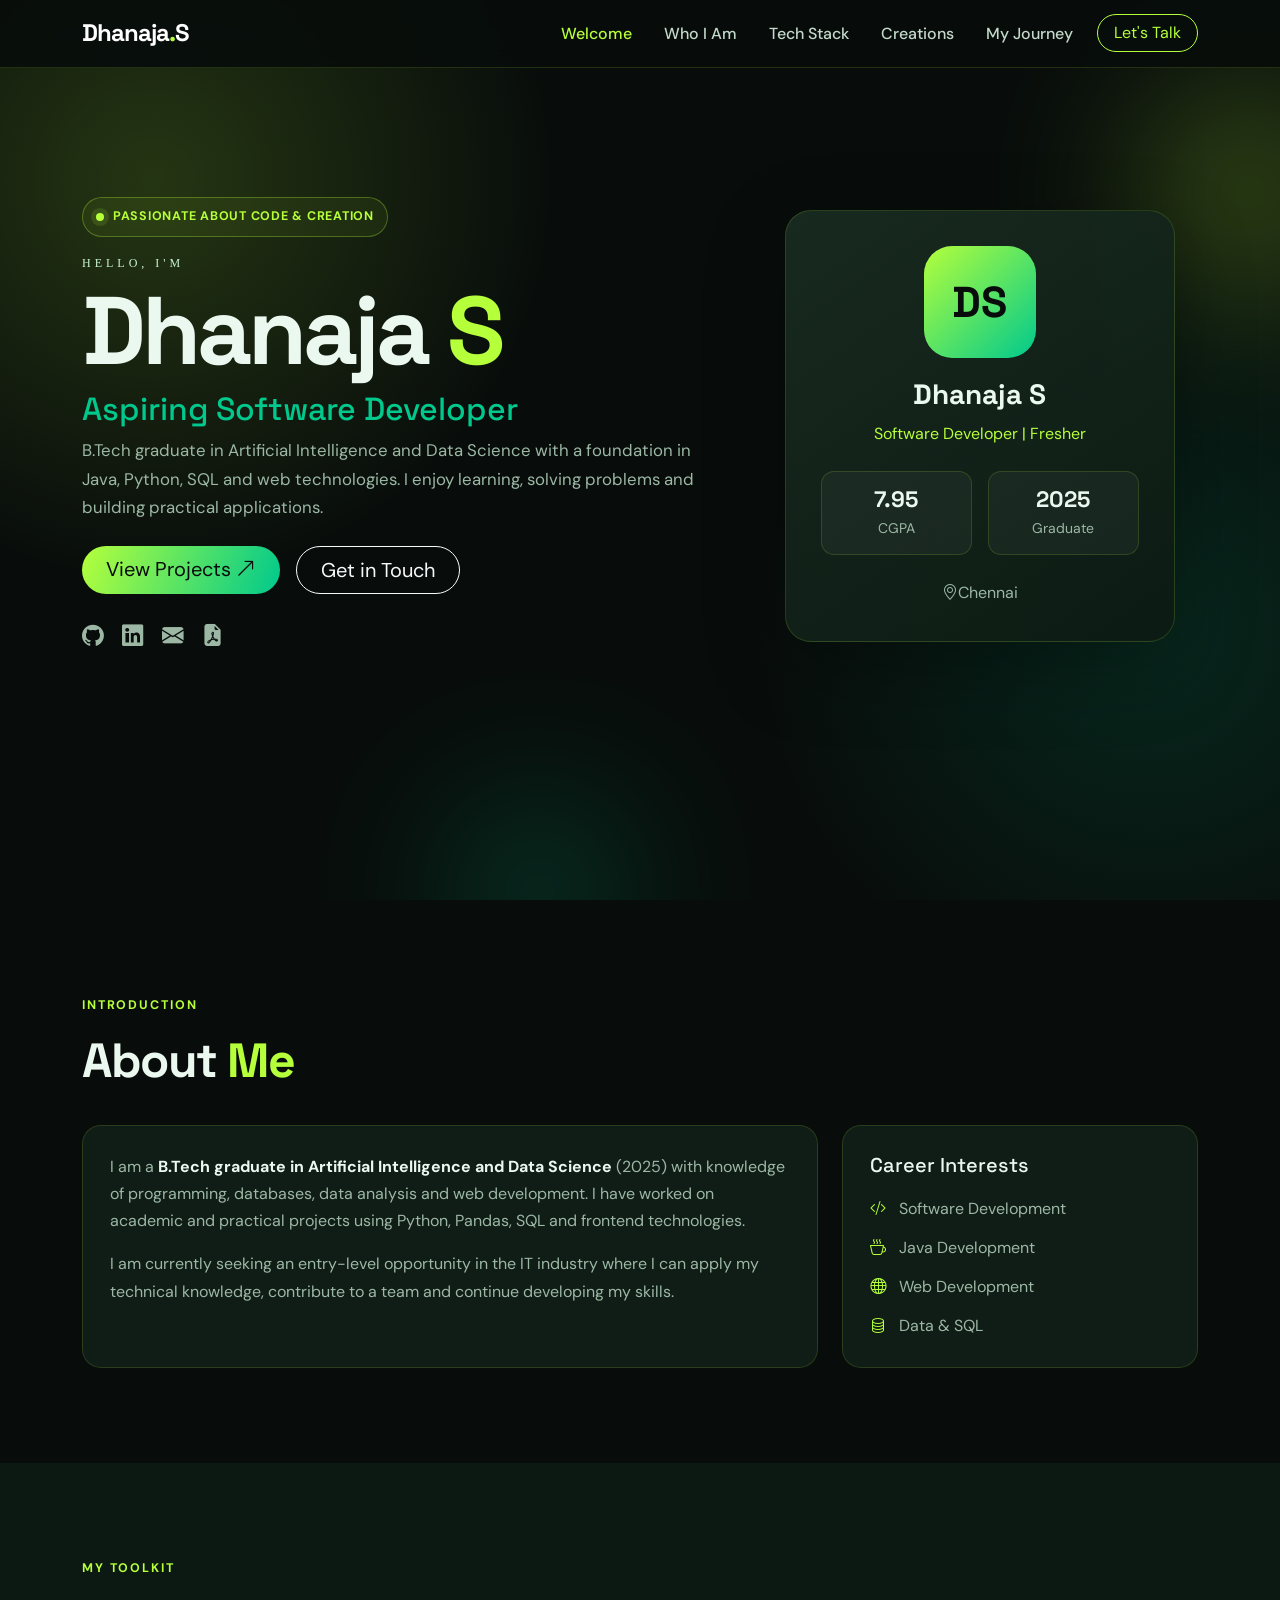
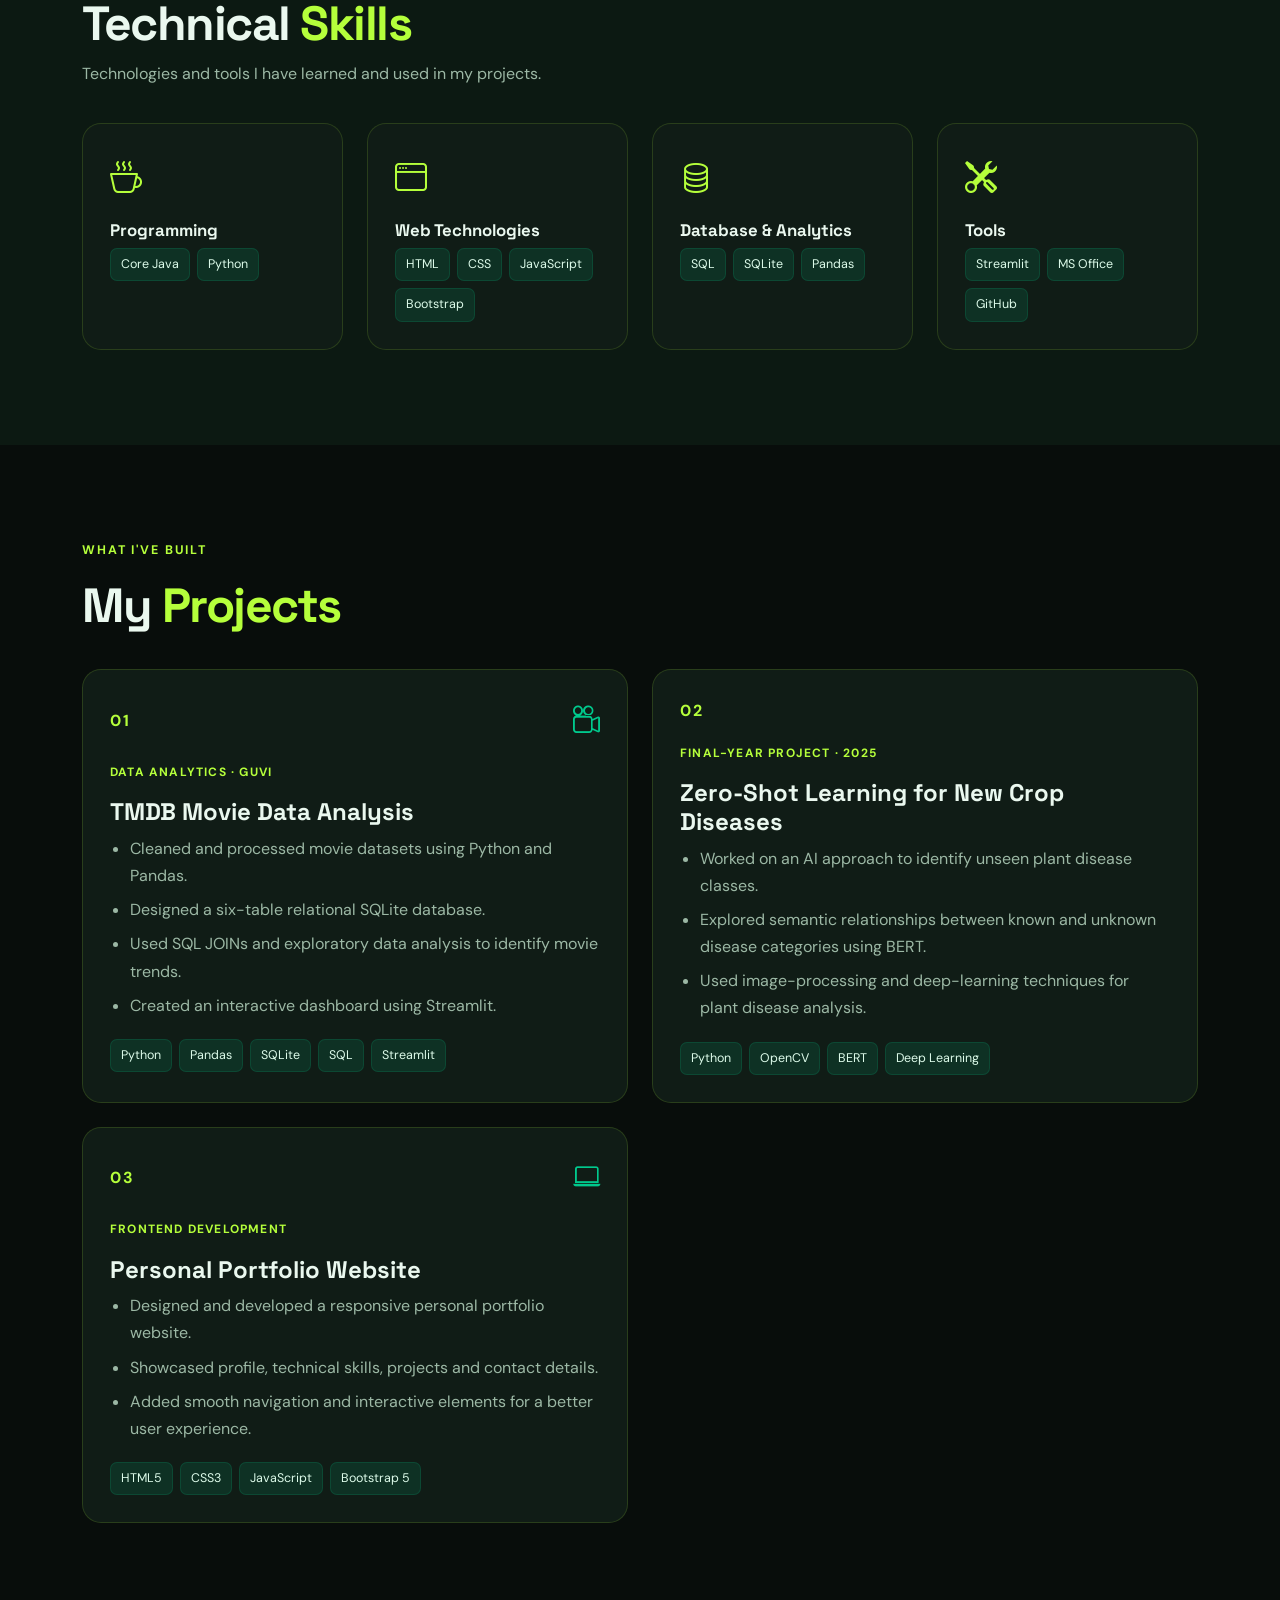
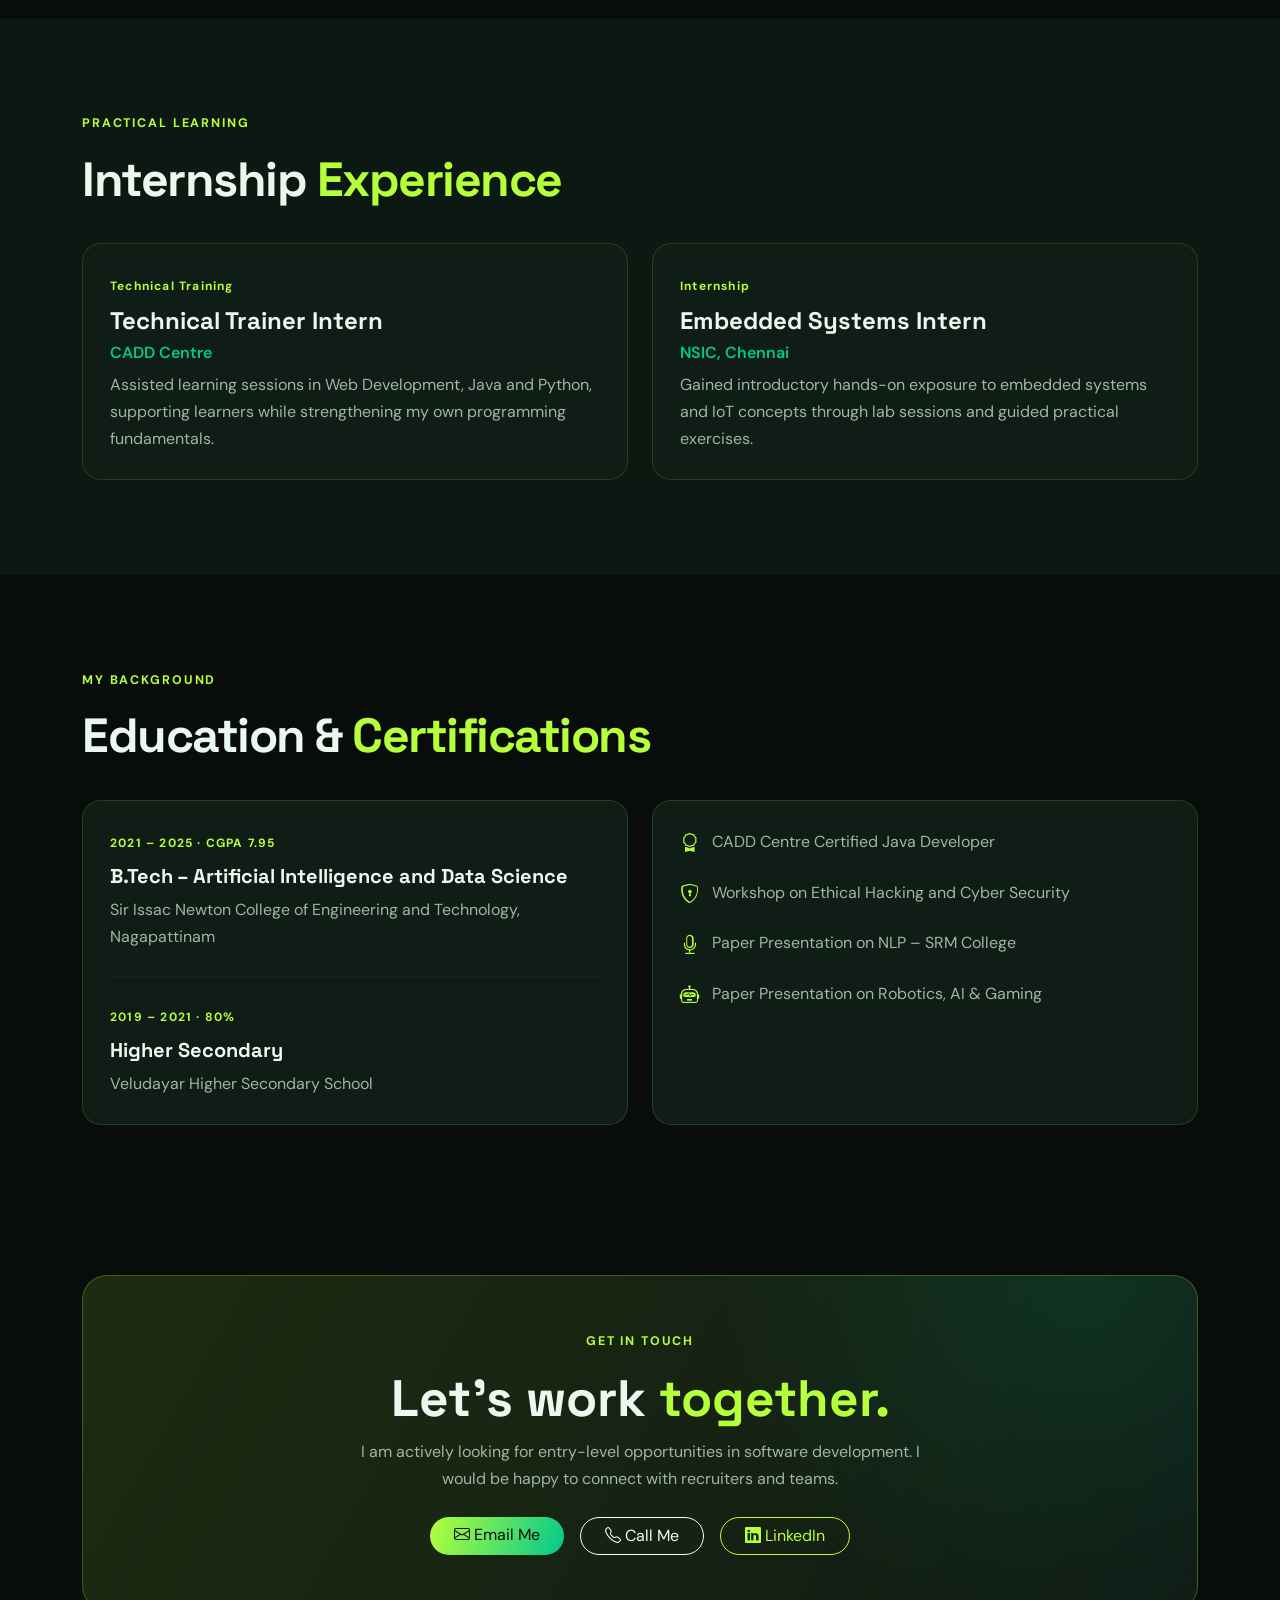
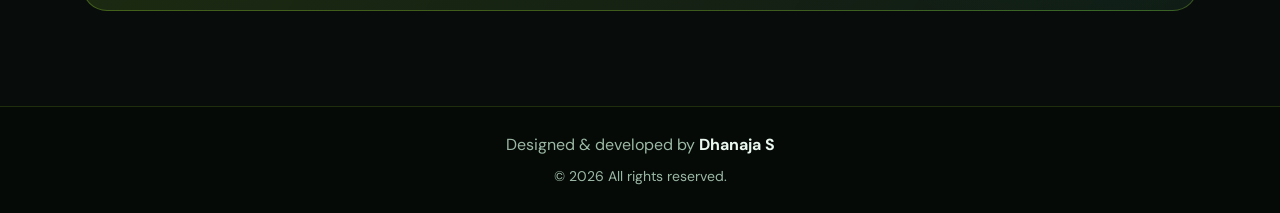
==== index.html @ 6db7b9c1 "Add files via upload" ====
<!DOCTYPE html>
<html lang="en">
<head>
  <meta charset="UTF-8">
  <meta name="viewport" content="width=device-width, initial-scale=1.0">
  <meta name="description" content="Dhanaja S - Aspiring Software Developer Portfolio">
  <title>Dhanaja S | Software Developer Portfolio</title>

  <!-- Bootstrap CSS -->
  <link href="https://cdn.jsdelivr.net/npm/bootstrap@5.3.3/dist/css/bootstrap.min.css" rel="stylesheet">
  <!-- Bootstrap Icons -->
  <link href="https://cdn.jsdelivr.net/npm/bootstrap-icons@1.11.3/font/bootstrap-icons.min.css" rel="stylesheet">
  <!-- Google Font -->
  <link href="https://fonts.googleapis.com/css2?family=DM+Sans:wght@400;500;600;700&family=Space+Grotesk:wght@500;600;700&display=swap" rel="stylesheet">
  <link rel="stylesheet" href="style.css">
</head>
<body data-bs-spy="scroll" data-bs-target="#mainNav" data-bs-offset="90" tabindex="0">

  <!-- Navigation -->
  <nav id="mainNav" class="navbar navbar-expand-lg navbar-dark fixed-top">
    <div class="container">
      <a class="navbar-brand fw-bold" href="#home">Dhanaja<span>.</span>S</a>
      <button class="navbar-toggler" type="button" data-bs-toggle="collapse" data-bs-target="#navbarMenu"
        aria-controls="navbarMenu" aria-expanded="false" aria-label="Toggle navigation">
        <span class="navbar-toggler-icon"></span>
      </button>
      <div class="collapse navbar-collapse" id="navbarMenu">
        <ul class="navbar-nav ms-auto align-items-lg-center gap-lg-3">
          <li class="nav-item"><a class="nav-link" href="#home">Welcome</a></li>
          <li class="nav-item"><a class="nav-link" href="#about">Who I Am</a></li>
          <li class="nav-item"><a class="nav-link" href="#skills">Tech Stack</a></li>
          <li class="nav-item"><a class="nav-link" href="#projects">Creations</a></li>
          <li class="nav-item"><a class="nav-link" href="#education">My Journey</a></li>
          <li class="nav-item"><a class="btn btn-outline-info rounded-pill px-3" href="#contact">Let's Talk</a></li>
        </ul>
      </div>
    </div>
  </nav>

  <!-- Hero -->
  <header id="home" class="hero-section">
    <div class="container">
      <div class="row align-items-center min-vh-100 g-5">
        <div class="col-lg-7">
          <p class="eyebrow"><span class="status-dot"></span> PASSIONATE ABOUT CODE & CREATION</p>
          <p class="hero-intro mb-2">Hello, I'm</p>
          <h1 class="display-name">Dhanaja <span> S</span></h1>
          <h2 class="hero-role">Aspiring Software Developer</h2>
          <p class="hero-description">
            B.Tech graduate in Artificial Intelligence and Data Science with a foundation in
            Java, Python, SQL and web technologies. I enjoy learning, solving problems and
            building practical applications.
          </p>
          <div class="d-flex flex-wrap gap-3 mt-4">
            <a href="#projects" class="btn btn-primary btn-lg rounded-pill px-4">View Projects <i class="bi bi-arrow-up-right"></i></a>
            <a href="#contact" class="btn btn-outline-light btn-lg rounded-pill px-4">Get in Touch</a>
          </div>
          <div class="hero-socials mt-4">
            <a href="https://github.com/Dhanaja24" target="_blank" rel="noopener" aria-label="GitHub"><i class="bi bi-github"></i></a>
            <a href="https://linkedin.com/in/dhanaja-sundaravarathan-9b4778232" target="_blank" rel="noopener" aria-label="LinkedIn"><i class="bi bi-linkedin"></i></a>
            <a href="mailto:dhanajasa@gmail.com" aria-label="Email"><i class="bi bi-envelope-fill"></i></a>
            <a href="Dhanaja resume.pdf" download="Dhanaja Resume.pdf" aria-label="Download Resume" title="Download Resume"><i class="bi bi-file-earmark-pdf-fill"></i></a>
          </div>
        </div>
        <div class="col-lg-5">
          <div class="profile-panel mx-auto">
            <div class="profile-avatar">DS</div>
            <h3>Dhanaja S</h3>
            <p class="text-info mb-4">Software Developer | Fresher</p>
            <div class="row g-3">
              <div class="col-6"><div class="mini-stat"><strong>7.95</strong><small>CGPA</small></div></div>
              <div class="col-6"><div class="mini-stat"><strong>2025</strong><small>Graduate</small></div></div>
            </div>
            <p class="profile-location mt-4 mb-0"><i class="bi bi-geo-alt"></i>Chennai</p>
          </div>
        </div>
      </div>
    </div>
    <div class="hero-orb orb-one"></div>
    <div class="hero-orb orb-two"></div>
  </header>

  <main>
    <!-- About -->
    <section id="about" class="section-padding">
      <div class="container">
        <div class="section-heading">
          <p class="section-label">INTRODUCTION</p>
          <h2>About <span>Me</span></h2>
        </div>
        <div class="row g-4 align-items-stretch">
          <div class="col-lg-8">
            <div class="content-card h-100">
              <p>
                I am a <strong>B.Tech graduate in Artificial Intelligence and Data Science</strong> (2025)
                with knowledge of programming, databases, data analysis and web development.
                I have worked on academic and practical projects using Python, Pandas, SQL and
                frontend technologies.
              </p>
              <p class="mb-0">
                I am currently seeking an entry-level opportunity in the IT industry where I can
                apply my technical knowledge, contribute to a team and continue developing my skills.
              </p>
            </div>
          </div>
          <div class="col-lg-4">
            <div class="content-card h-100 about-highlights">
              <h5>Career Interests</h5>
              <p><i class="bi bi-code-slash"></i> Software Development</p>
              <p><i class="bi bi-cup-hot"></i> Java Development</p>
              <p><i class="bi bi-globe"></i> Web Development</p>
              <p class="mb-0"><i class="bi bi-database"></i> Data & SQL</p>
            </div>
          </div>
        </div>
      </div>
    </section>

    <!-- Skills -->
    <section id="skills" class="section-padding section-alt">
      <div class="container">
        <div class="section-heading">
          <p class="section-label">MY TOOLKIT</p>
          <h2>Technical <span>Skills</span></h2>
          <p class="section-subtitle">Technologies and tools I have learned and used in my projects.</p>
        </div>
        <div class="row g-4">
          <div class="col-sm-6 col-lg-3">
            <div class="skill-card h-100"><i class="bi bi-cup-hot skill-icon"></i><h5>Programming</h5><div class="skill-tags"><span>Core Java</span><span>Python</span></div></div>
          </div>
          <div class="col-sm-6 col-lg-3">
            <div class="skill-card h-100"><i class="bi bi-window skill-icon"></i><h5>Web Technologies</h5><div class="skill-tags"><span>HTML</span><span>CSS</span><span>JavaScript</span><span>Bootstrap</span></div></div>
          </div>
          <div class="col-sm-6 col-lg-3">
            <div class="skill-card h-100"><i class="bi bi-database skill-icon"></i><h5>Database & Analytics</h5><div class="skill-tags"><span>SQL</span><span>SQLite</span><span>Pandas</span></div></div>
          </div>
          <div class="col-sm-6 col-lg-3">
            <div class="skill-card h-100"><i class="bi bi-tools skill-icon"></i><h5>Tools</h5><div class="skill-tags"><span>Streamlit</span><span>MS Office</span><span>GitHub</span></div></div>
          </div>
        </div>
      </div>
    </section>

    <!-- Projects -->
    <section id="projects" class="section-padding">
      <div class="container">
        <div class="section-heading">
          <p class="section-label">WHAT I'VE BUILT</p>
          <h2>My <span>Projects</span></h2>
        </div>
        <div class="row g-4">
          <div class="col-lg-6">
            <article class="project-card h-100">
              <div class="project-top"><span class="project-number">01</span><i class="bi bi-camera-reels"></i></div>
              <p class="project-category">DATA ANALYTICS · GUVI</p>
              <h4>TMDB Movie Data Analysis</h4>
              <ul>
                <li>Cleaned and processed movie datasets using Python and Pandas.</li>
                <li>Designed a six-table relational SQLite database.</li>
                <li>Used SQL JOINs and exploratory data analysis to identify movie trends.</li>
                <li>Created an interactive dashboard using Streamlit.</li>
              </ul>
              <div class="project-tags"><span>Python</span><span>Pandas</span><span>SQLite</span><span>SQL</span><span>Streamlit</span></div>
            </article>
          </div>
          <div class="col-lg-6">
            <article class="project-card h-100">
              <div class="project-top"><span class="project-number">02</span><i class="bi bi-leaf"></i></div>
              <p class="project-category">FINAL-YEAR PROJECT · 2025</p>
              <h4>Zero-Shot Learning for New Crop Diseases</h4>
              <ul>
                <li>Worked on an AI approach to identify unseen plant disease classes.</li>
                <li>Explored semantic relationships between known and unknown disease categories using BERT.</li>
                <li>Used image-processing and deep-learning techniques for plant disease analysis.</li>
              </ul>
              <div class="project-tags"><span>Python</span><span>OpenCV</span><span>BERT</span><span>Deep Learning</span></div>
            </article>
          </div>
          <div class="col-lg-6">
            <article class="project-card h-100">
              <div class="project-top"><span class="project-number">03</span><i class="bi bi-laptop"></i></div>
              <p class="project-category">FRONTEND DEVELOPMENT</p>
              <h4>Personal Portfolio Website</h4>
              <ul>
                <li>Designed and developed a responsive personal portfolio website.</li>
                <li>Showcased profile, technical skills, projects and contact details.</li>
                <li>Added smooth navigation and interactive elements for a better user experience.</li>
              </ul>
              <div class="project-tags"><span>HTML5</span><span>CSS3</span><span>JavaScript</span><span>Bootstrap 5</span></div>
            </article>
          </div>
        </div>
      </div>
    </section>

    <!-- Experience -->
    <section id="experience" class="section-padding section-alt">
      <div class="container">
        <div class="section-heading">
          <p class="section-label">PRACTICAL LEARNING</p>
          <h2>Internship <span>Experience</span></h2>
        </div>
        <div class="row g-4">
          <div class="col-lg-6">
            <div class="timeline-card h-100">
              <span class="timeline-label">Technical Training</span>
              <h4>Technical Trainer Intern</h4>
              <h6>CADD Centre</h6>
              <p>Assisted learning sessions in Web Development, Java and Python, supporting learners while strengthening my own programming fundamentals.</p>
            </div>
          </div>
          <div class="col-lg-6">
            <div class="timeline-card h-100">
              <span class="timeline-label">Internship</span>
              <h4>Embedded Systems Intern</h4>
              <h6>NSIC, Chennai</h6>
              <p>Gained introductory hands-on exposure to embedded systems and IoT concepts through lab sessions and guided practical exercises.</p>
            </div>
          </div>
        </div>
      </div>
    </section>

    <!-- Education and Certifications -->
    <section id="education" class="section-padding">
      <div class="container">
        <div class="section-heading">
          <p class="section-label">MY BACKGROUND</p>
          <h2>Education & <span>Certifications</span></h2>
        </div>
        <div class="row g-4">
          <div class="col-lg-6">
            <div class="content-card h-100">
              <div class="education-item">
                <span class="year">2021 – 2025 · CGPA 7.95</span>
                <h5>B.Tech – Artificial Intelligence and Data Science</h5>
                <p>Sir Issac Newton College of Engineering and Technology, Nagapattinam</p>
              </div>
              <hr>
              <div class="education-item">
                <span class="year">2019 – 2021 · 80%</span>
                <h5>Higher Secondary</h5>
                <p>Veludayar Higher Secondary School</p>
              </div>
            </div>
          </div>
          <div class="col-lg-6">
            <div class="content-card h-100">
              <div class="certificate-item"><i class="bi bi-award"></i><span>CADD Centre Certified Java Developer</span></div>
              <div class="certificate-item"><i class="bi bi-shield-lock"></i><span>Workshop on Ethical Hacking and Cyber Security</span></div>
              <div class="certificate-item"><i class="bi bi-mic"></i><span>Paper Presentation on NLP – SRM College</span></div>
              <div class="certificate-item"><i class="bi bi-robot"></i><span>Paper Presentation on Robotics, AI & Gaming</span></div>
            </div>
          </div>
        </div>
      </div>
    </section>

    <!-- Contact -->
    <section id="contact" class="section-padding contact-section">
      <div class="container">
        <div class="contact-box text-center">
          <p class="section-label">GET IN TOUCH</p>
          <h2>Let's work <span>together.</span></h2>
          <p class="contact-copy">I am actively looking for entry-level opportunities in software development. I would be happy to connect with recruiters and teams.</p>
          <div class="d-flex flex-wrap justify-content-center gap-3">
            <a class="btn btn-primary rounded-pill px-4" href="mailto:dhanajasa@gmail.com"><i class="bi bi-envelope"></i> Email Me</a>
            <a class="btn btn-outline-light rounded-pill px-4" href="tel:+917598375048"><i class="bi bi-telephone"></i> Call Me</a>
            <a class="btn btn-outline-info rounded-pill px-4" href="https://linkedin.com/in/dhanaja-sundaravarathan-9b4778232" target="_blank" rel="noopener"><i class="bi bi-linkedin"></i> LinkedIn</a>
          </div>
        </div>
      </div>
    </section>
  </main>

  <footer class="py-4">
    <div class="container text-center">
      <p class="mb-1">Designed & developed by <strong>Dhanaja S</strong></p>
      <small>© <span id="currentYear"></span> All rights reserved.</small>
    </div>
  </footer>

  <!-- Bootstrap JavaScript -->
  <script src="https://cdn.jsdelivr.net/npm/bootstrap@5.3.3/dist/js/bootstrap.bundle.min.js"></script>
  <script src="script.js"></script>
</body>
</html>
---- style.css ----
/* =========================
   Dhanaja Portfolio Styles
   MATRIX NOVA THEME
   ========================= */
:root {
  --bg: #080D0B;
  --surface: #101C16;
  --surface-light: #192B21;
  --text: #EAF8EF;
  --muted: #9CB8A5;
  --accent2: #00C98D;
  --accent: #B5FF3B;
  --border: rgba(181,255,59,.15);
}

* { box-sizing: border-box; }
html { scroll-behavior: smooth; scroll-padding-top: 85px; }
body {
  background: var(--bg);
  color: var(--text);
  font-family: "DM Sans", sans-serif;
  line-height: 1.7;
}
h1, h2, h3, h4, h5, .navbar-brand {
  font-family: "Space Grotesk", sans-serif;
}
.navbar {
  background: rgba(8,13,11,.94);
  border-bottom: 1px solid var(--border);
  backdrop-filter: blur(14px);
}
.navbar-brand { font-size: 1.5rem; letter-spacing: -1px; }
.navbar-brand span, .display-name span { color: var(--accent); }
.nav-link { color: #C3D9CA !important; font-weight: 500; }
.nav-link:hover, .nav-link.active { color: var(--accent) !important; }
.btn-primary {
  background: linear-gradient(110deg, #B5FF3B, #00C98D);
  border: 0;
}
.btn-primary:hover { background: linear-gradient(110deg, #9BEA25, #00AC78); }
.btn-outline-info { color: var(--accent); border-color: var(--accent); }
.btn-outline-info:hover { background: var(--accent); color: #080D0B; }

.hero-section {
  min-height: 100vh;
  position: relative;
  overflow: hidden;
  background:
    radial-gradient(circle at 12% 20%, rgba(181,255,59,.17), transparent 30%),
    radial-gradient(circle at 90% 70%, rgba(0,201,141,.14), transparent 30%);
}
.hero-section .container { position: relative; z-index: 1; }
.eyebrow, .section-label {
  color: var(--accent);
  font-size: .78rem;
  font-weight: 700;
  letter-spacing: .15em;
}
.eyebrow {
  display: inline-flex;
  align-items: center;
  gap: 9px;
  padding: 8px 13px;
  border: 1px solid rgba(181,255,59,.3);
  border-radius: 50px;
  background: rgba(181,255,59,.06);
  letter-spacing: .06em;
}
.status-dot {
  width: 8px; height: 8px; border-radius: 50%;
  background: #B5FF3B; box-shadow: 0 0 0 5px rgba(181,255,59,.12);
}
.display-name {
  font-size: clamp(3.4rem, 8vw, 6rem);
  line-height: 1.05;
  font-weight: 700;
  letter-spacing: -4px;
}
.hero-role { color: var(--accent2); font-size: clamp(1.3rem, 3vw, 2rem); }
.hero-description { color: var(--muted); max-width: 650px; font-size: 1.05rem; }
.hero-socials { display: flex; gap: 18px; }
.hero-socials a { color: var(--muted); font-size: 1.35rem; transition: .2s; }
.hero-socials a:hover { color: var(--accent); transform: translateY(-3px); }
.profile-panel {
  max-width: 390px; padding: 35px; text-align: center;
  background: linear-gradient(145deg, rgba(25,43,33,.96), rgba(12,27,19,.96));
  border: 1px solid var(--border); border-radius: 26px;
  box-shadow: 0 25px 80px rgba(0,0,0,.3);
}
.profile-avatar {
  width: 112px; height: 112px; margin: 0 auto 20px;
  display: grid; place-items: center; border-radius: 28px;
  background: linear-gradient(135deg, var(--accent), var(--accent2));
  color: #080D0B; font: 700 2.7rem "Space Grotesk";
}
.profile-panel h3 { font-weight: 700; }
.mini-stat {
  padding: 13px; background: rgba(255,255,255,.04);
  border: 1px solid var(--border); border-radius: 13px;
}
.mini-stat strong { display: block; font: 700 1.4rem "Space Grotesk"; }
.mini-stat small, .profile-location { color: var(--muted); }
.hero-orb { position: absolute; border-radius: 50%; filter: blur(75px); opacity: .22; pointer-events: none; }
.orb-one { width: 240px; height: 240px; background: #B5FF3B; top: 8%; right: -90px; }
.orb-two { width: 180px; height: 180px; background: #00C98D; bottom: -80px; left: 35%; }

.section-padding { padding: 95px 0; }
.section-alt { background: #0C1912; }
.section-heading { margin-bottom: 35px; }
.section-heading h2 { font-size: clamp(2rem, 4vw, 3rem); font-weight: 700; letter-spacing: -1.5px; }
.section-heading h2 span, .contact-box h2 span { color: var(--accent); }
.section-subtitle { color: var(--muted); }
.content-card, .skill-card, .project-card, .timeline-card {
  background: var(--surface);
  border: 1px solid var(--border);
  border-radius: 19px;
  padding: 27px;
}
.content-card p { color: var(--muted); }
.content-card strong { color: var(--text); }
.about-highlights h5 { margin-bottom: 18px; }
.about-highlights p { margin-bottom: 12px; }
.about-highlights i { color: var(--accent); margin-right: 9px; }
.skill-card { transition: .25s; }
.skill-card:hover, .project-card:hover { transform: translateY(-5px); border-color: rgba(181,255,59,.45); }
.skill-icon { font-size: 2rem; color: var(--accent); display: inline-block; margin-bottom: 15px; }
.skill-card h5 { font-size: 1.05rem; font-weight: 700; }
.skill-tags, .project-tags { display: flex; flex-wrap: wrap; gap: 7px; }
.skill-tags span, .project-tags span {
  font-size: .78rem; padding: 5px 10px; border-radius: 7px;
  color: #DDFBEA; background: rgba(0,201,141,.12);
  border: 1px solid rgba(0,201,141,.15);
}
.project-card { transition: .25s; }
.project-top { display: flex; justify-content: space-between; align-items: center; margin-bottom: 18px; }
.project-number { color: var(--accent); font-weight: 700; letter-spacing: .1em; }
.project-top i { color: var(--accent2); font-size: 1.7rem; }
.project-category, .year, .timeline-label {
  color: var(--accent); font-size: .75rem; font-weight: 700; letter-spacing: .1em;
}
.project-card h4, .timeline-card h4 { font-weight: 700; }
.project-card ul { color: var(--muted); padding-left: 20px; }
.project-card li { margin-bottom: 7px; }
.project-tags { margin-top: 20px; }
.timeline-card h6 { color: var(--accent2); font-weight: 600; }
.timeline-card p, .education-item p { color: var(--muted); margin-bottom: 0; }
.timeline-label { display: inline-block; margin-bottom: 10px; }
.education-item h5 { margin-top: 9px; font-weight: 700; }
.content-card hr { border-color: var(--border); margin: 25px 0; }
.certificate-item { display: flex; align-items: flex-start; gap: 13px; margin-bottom: 18px; color: var(--muted); }
.certificate-item:last-child { margin-bottom: 0; }
.certificate-item i { color: var(--accent); font-size: 1.2rem; }
.contact-section { padding-top: 55px; }
.contact-box {
  padding: 55px 25px; border-radius: 25px;
  border: 1px solid rgba(181,255,59,.25);
  background: radial-gradient(circle at 90% 0%, rgba(0,201,141,.12), transparent 35%),
              linear-gradient(120deg, rgba(181,255,59,.13), rgba(16,28,22,.95));
}
.contact-box h2 { font-size: clamp(2rem, 5vw, 3.2rem); font-weight: 700; }
.contact-copy { color: var(--muted); max-width: 600px; margin: 0 auto 25px; }
footer { background: #050A07; border-top: 1px solid var(--border); color: var(--muted); }
footer strong { color: var(--text); }

@media (max-width: 767px) {
  .hero-section { padding: 90px 0 55px; }
  .hero-section .min-vh-100 { min-height: auto !important; }
  .display-name { letter-spacing: -2px; }
  .profile-panel { margin-top: 10px; }
  .section-padding { padding: 70px 0; }
  .contact-box { padding: 40px 18px; }
}
@media (prefers-reduced-motion: no-preference) {
  .profile-panel { animation: floatIn .8s ease both; }
  @keyframes floatIn { from { opacity: 0; transform: translateY(18px); } to { opacity: 1; transform: translateY(0); } }
}
.hero-intro {
    color: #C8F5D6;
    font-size: 12px;
    font-weight: 500;
    letter-spacing: 4px;
    text-transform: uppercase;
    font-family: 'Georgia', serif;
}

/* Matrix Nova overrides */
.text-info { color: var(--accent) !important; }
.btn-primary,
.btn-primary:hover,
.btn-primary:focus { color: #080D0B !important; }

::selection {
  background: #B5FF3B;
  color: #080D0B;
}
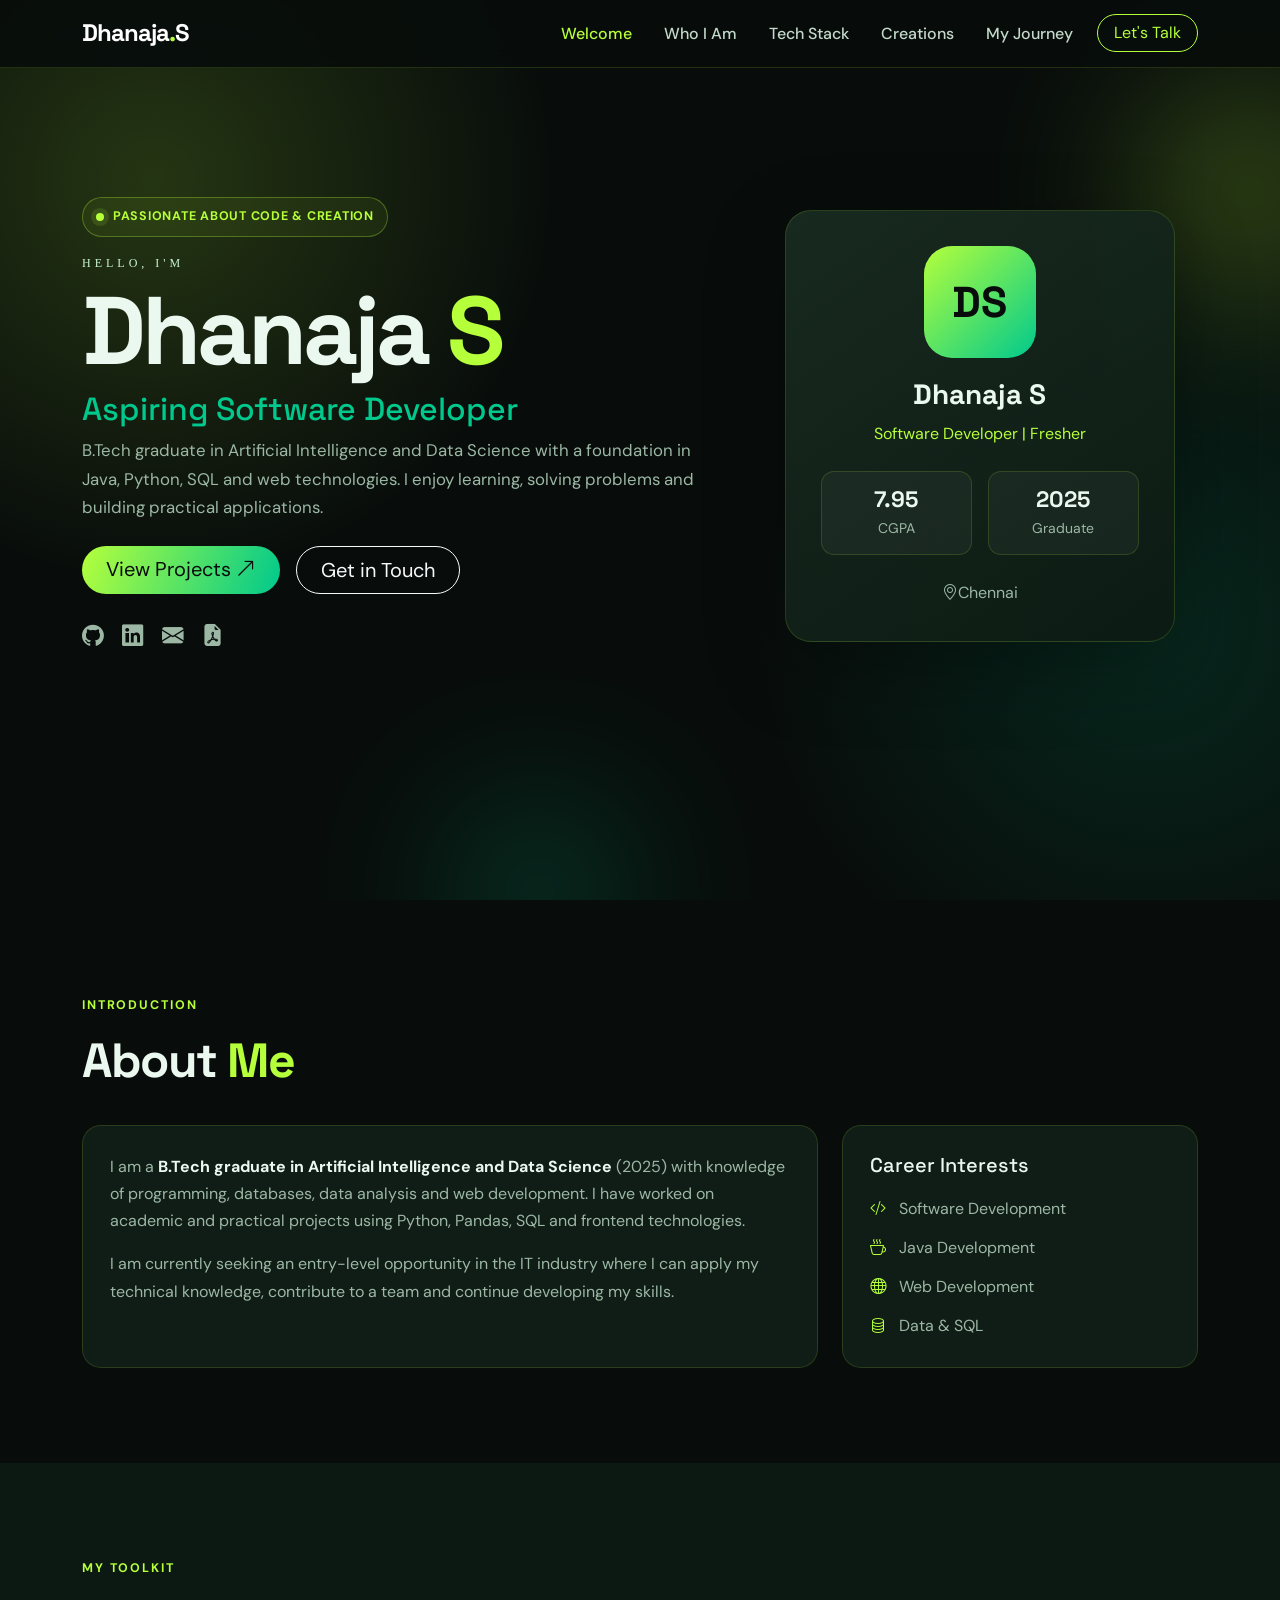
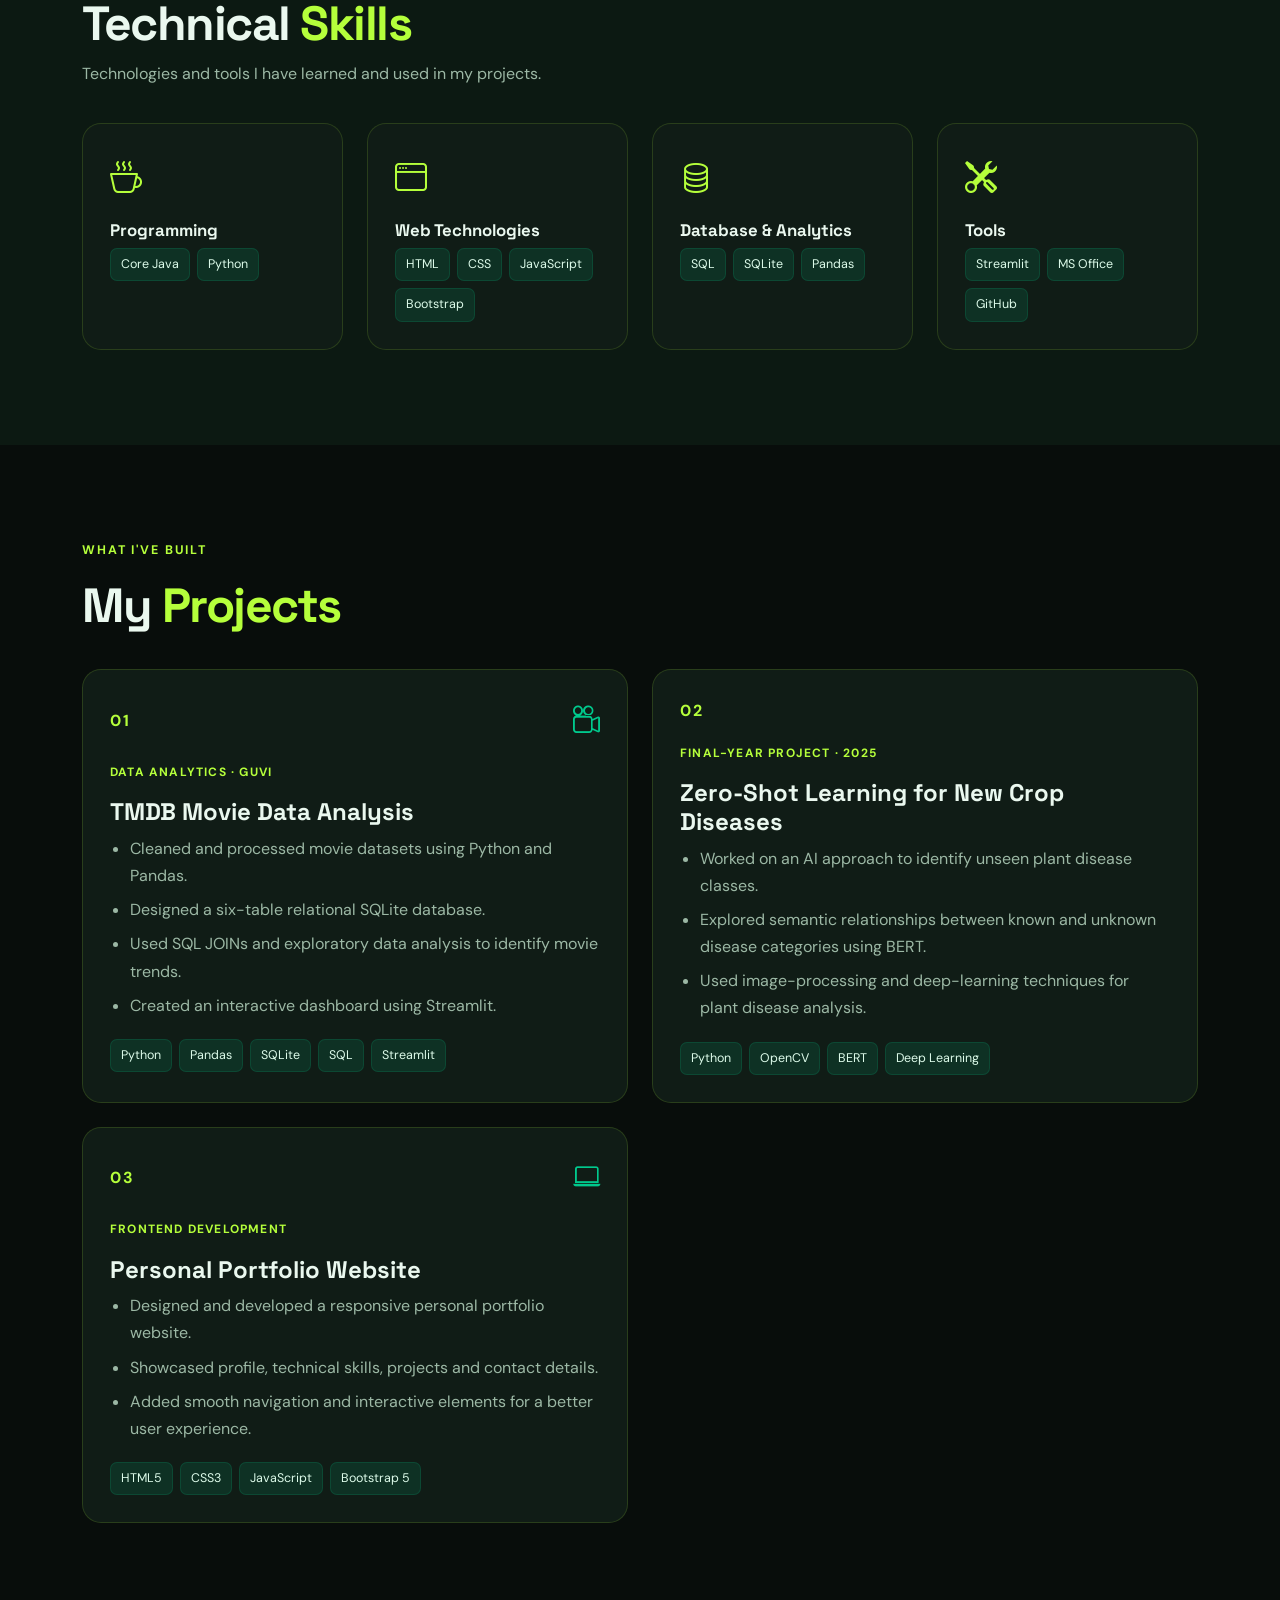
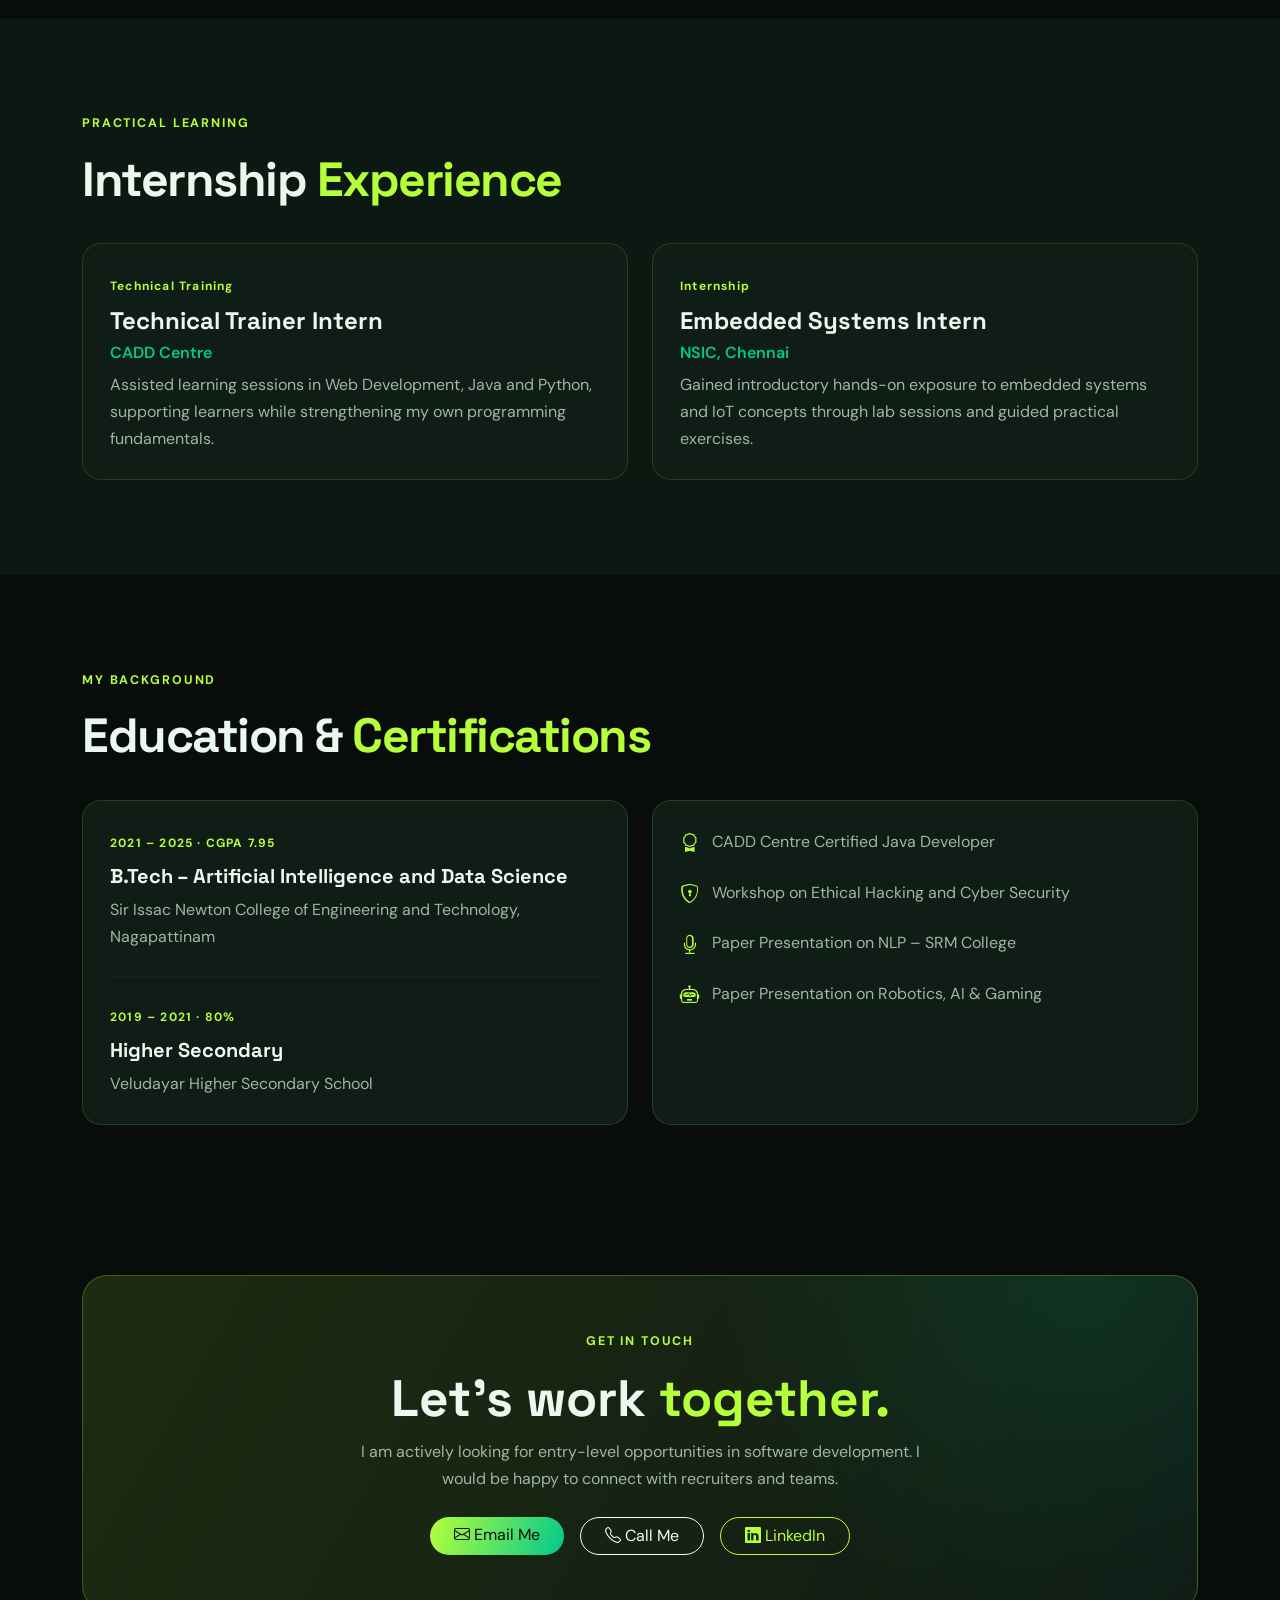
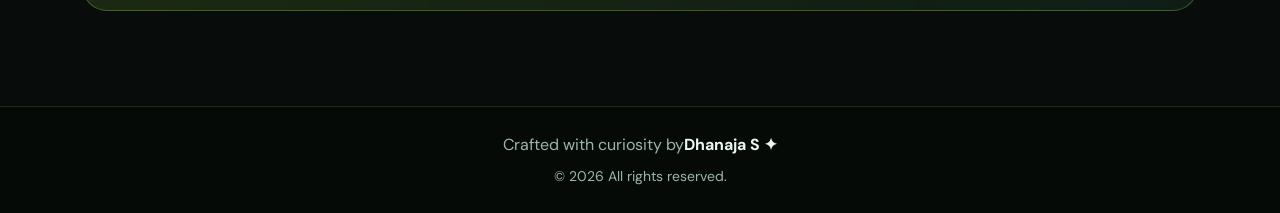
==== commit 3810115d: "Update index.html" ====
--- a/index.html
+++ b/index.html
@@ -275,7 +275,7 @@
 
   <footer class="py-4">
     <div class="container text-center">
-      <p class="mb-1">Designed & developed by <strong>Dhanaja S</strong></p>
+      <p class="mb-1">Crafted with curiosity by<strong>Dhanaja S ✦</strong></p>
       <small>© <span id="currentYear"></span> All rights reserved.</small>
     </div>
   </footer>
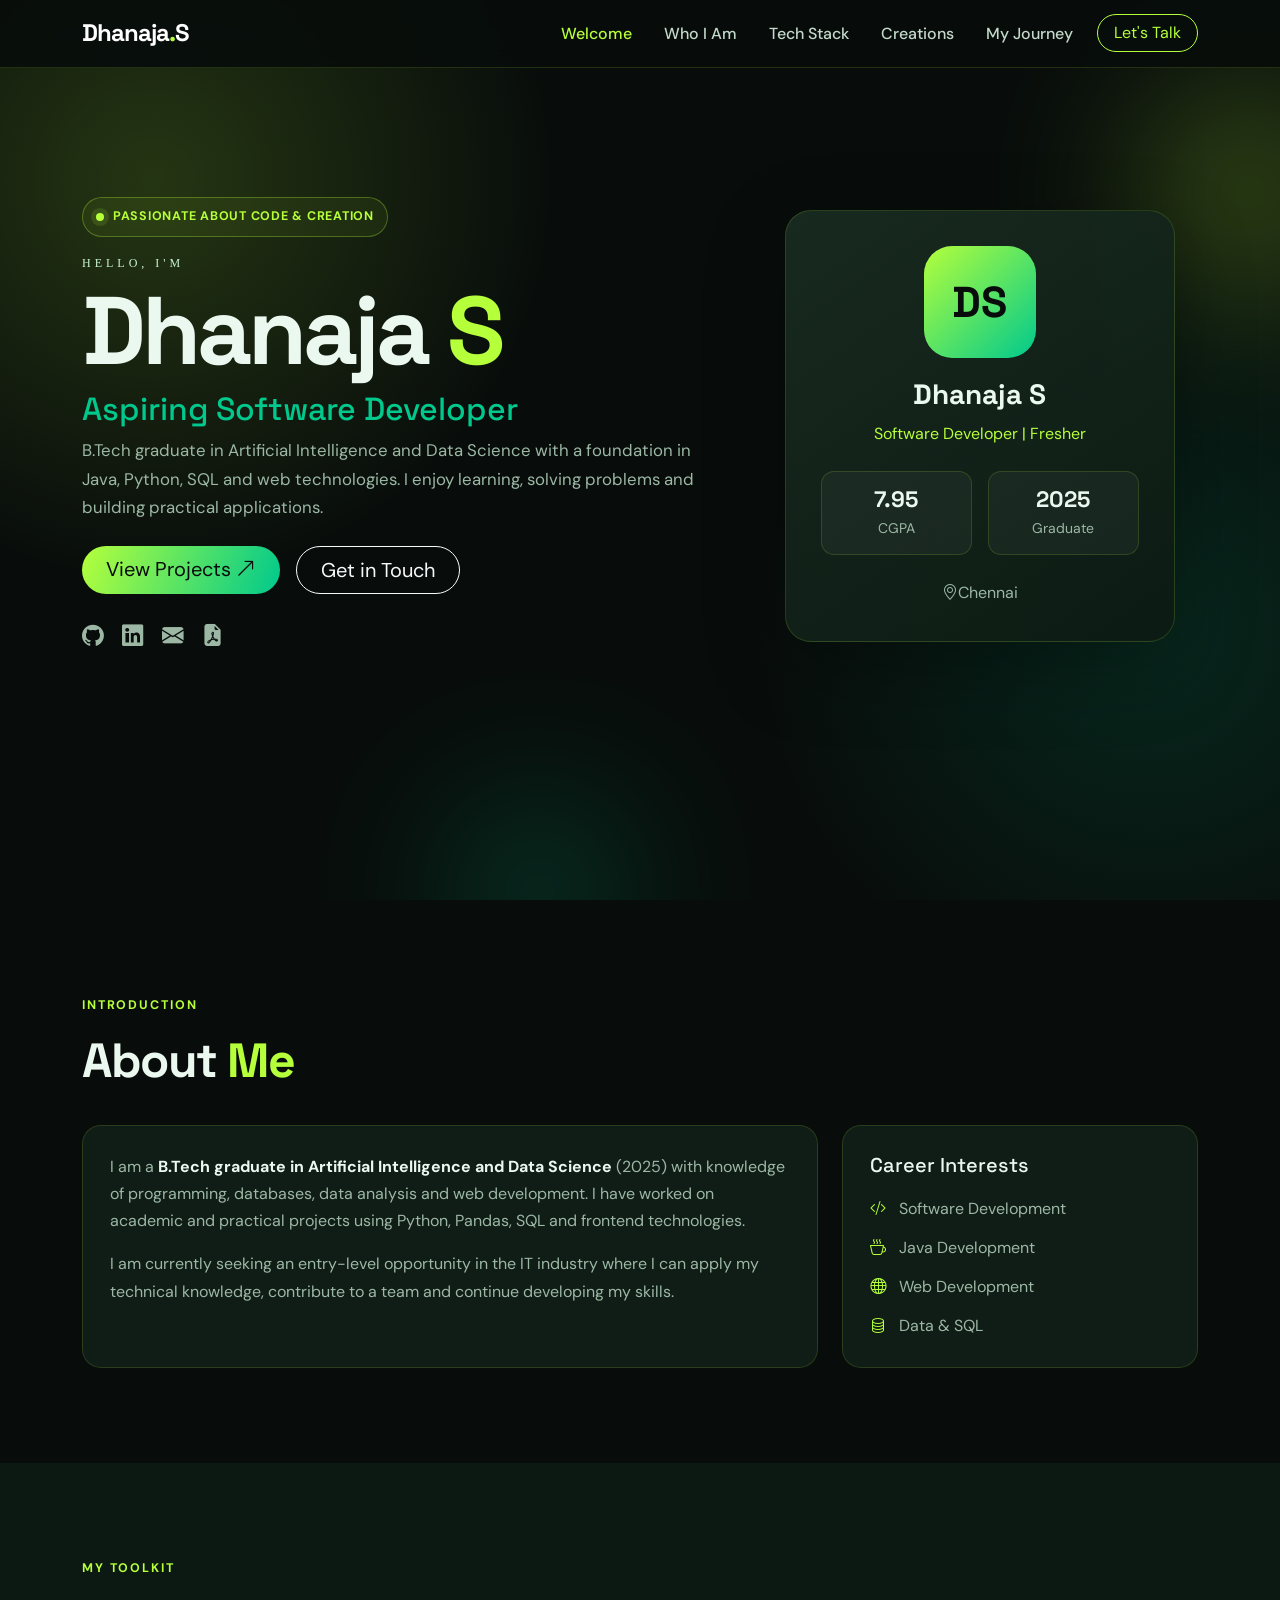
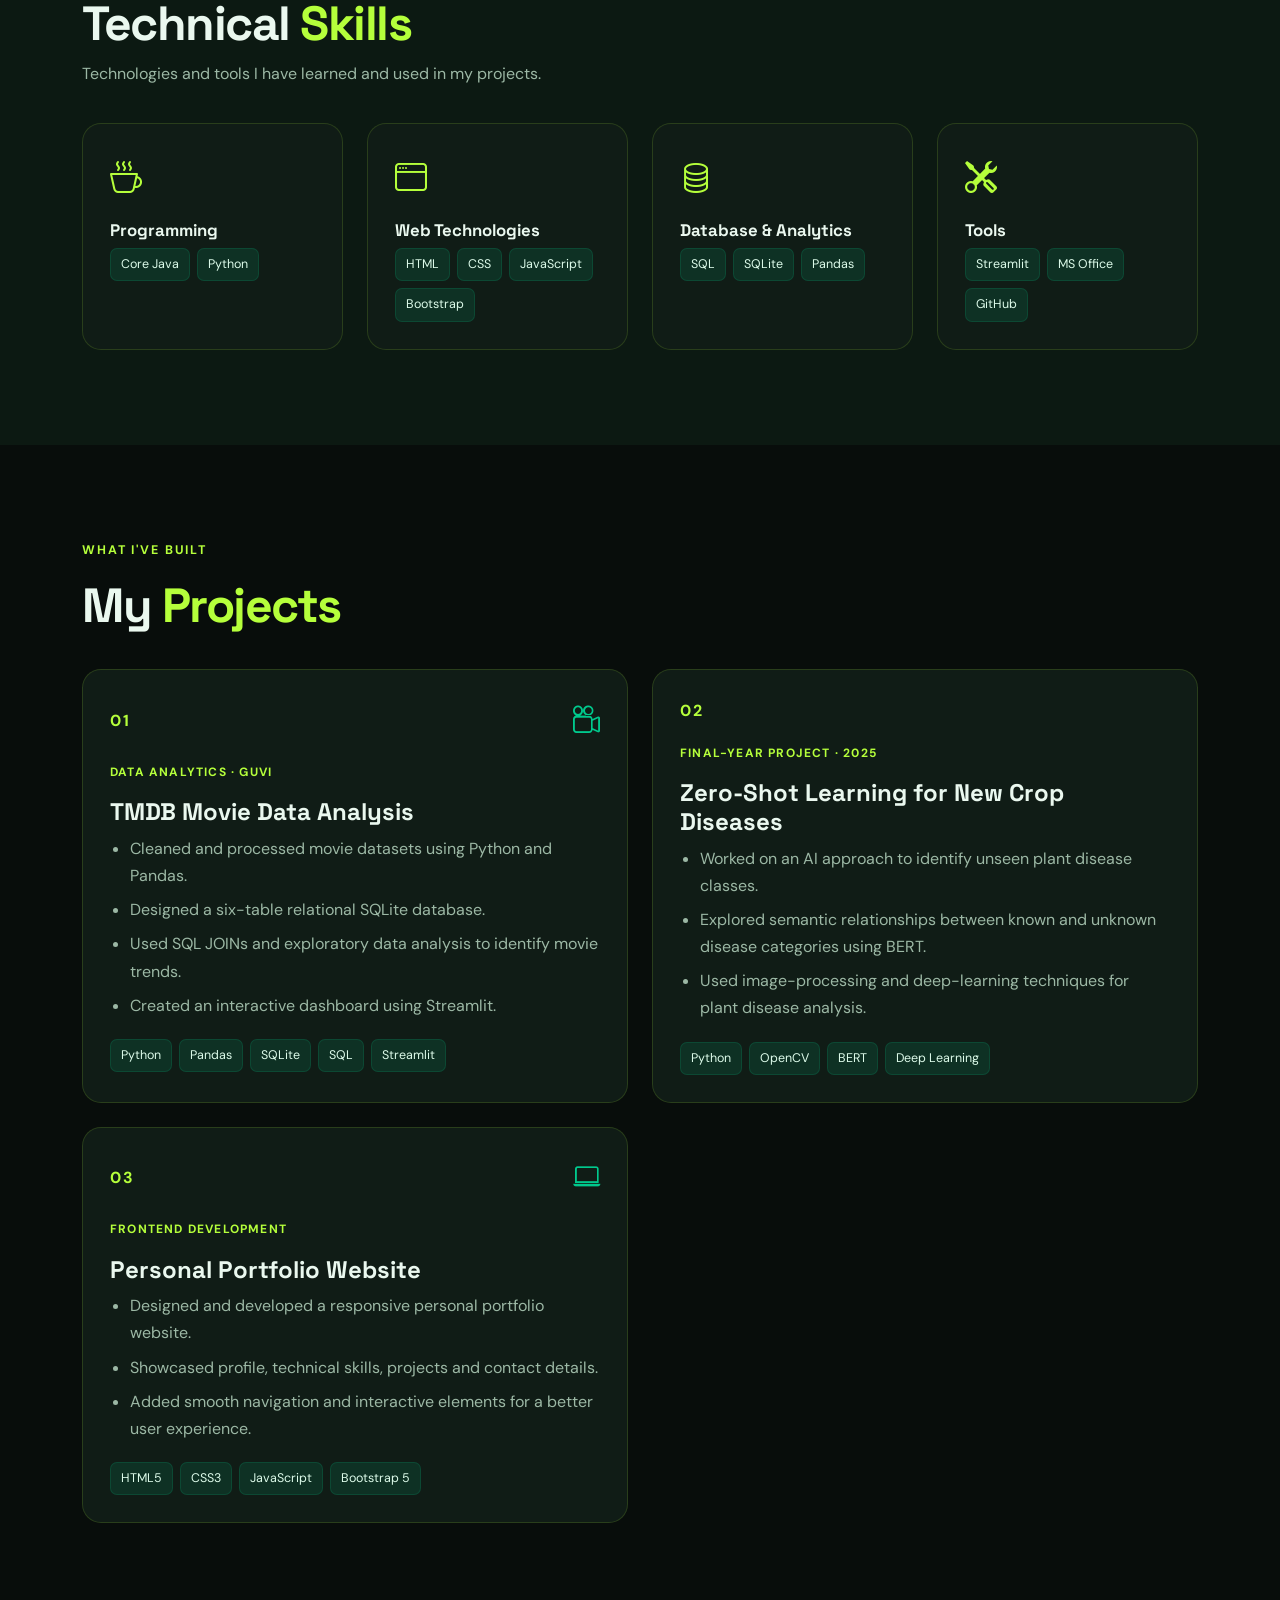
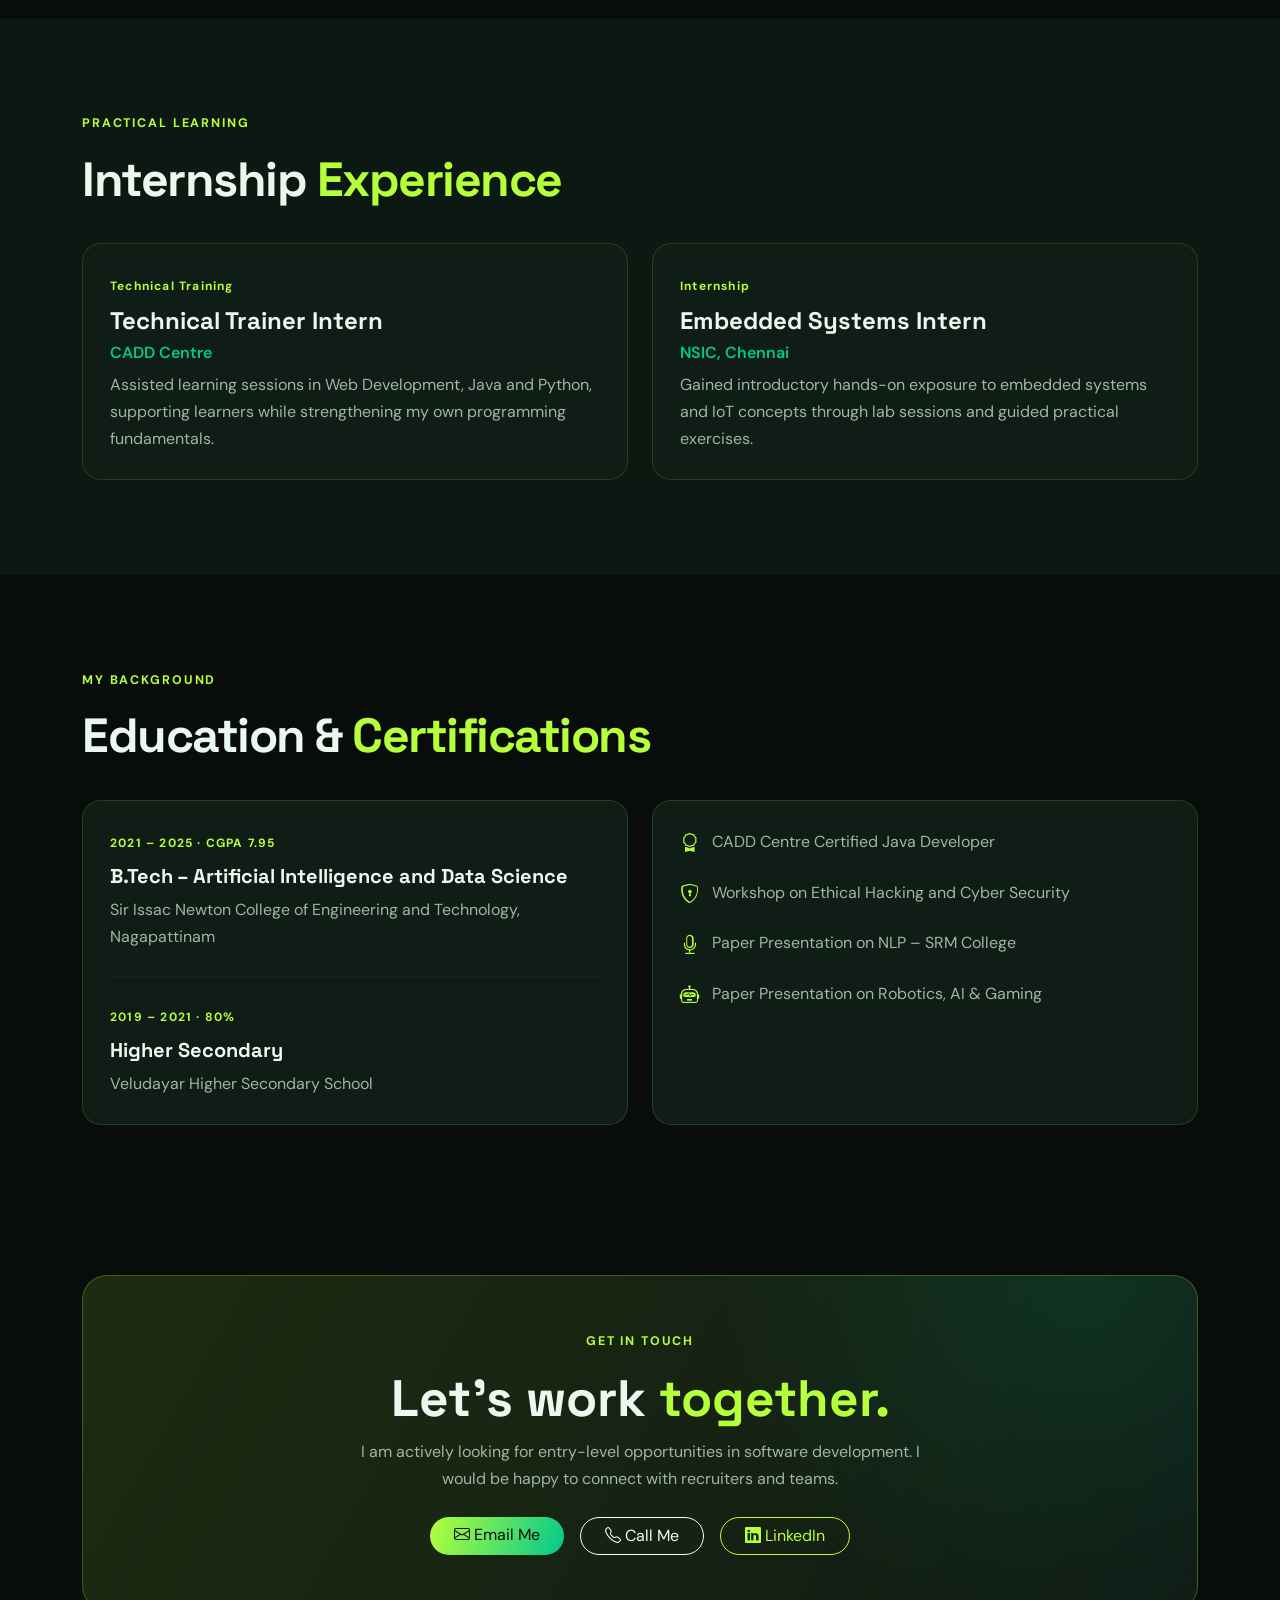
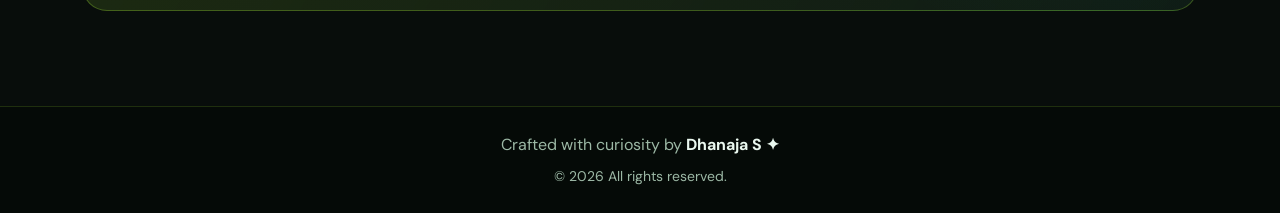
==== commit 78359ace: "Fix formatting of footer text in index.html" ====
--- a/index.html
+++ b/index.html
@@ -275,7 +275,7 @@
 
   <footer class="py-4">
     <div class="container text-center">
-      <p class="mb-1">Crafted with curiosity by<strong>Dhanaja S ✦</strong></p>
+      <p class="mb-1">Crafted with curiosity by <strong>Dhanaja S ✦</strong></p>
       <small>© <span id="currentYear"></span> All rights reserved.</small>
     </div>
   </footer>
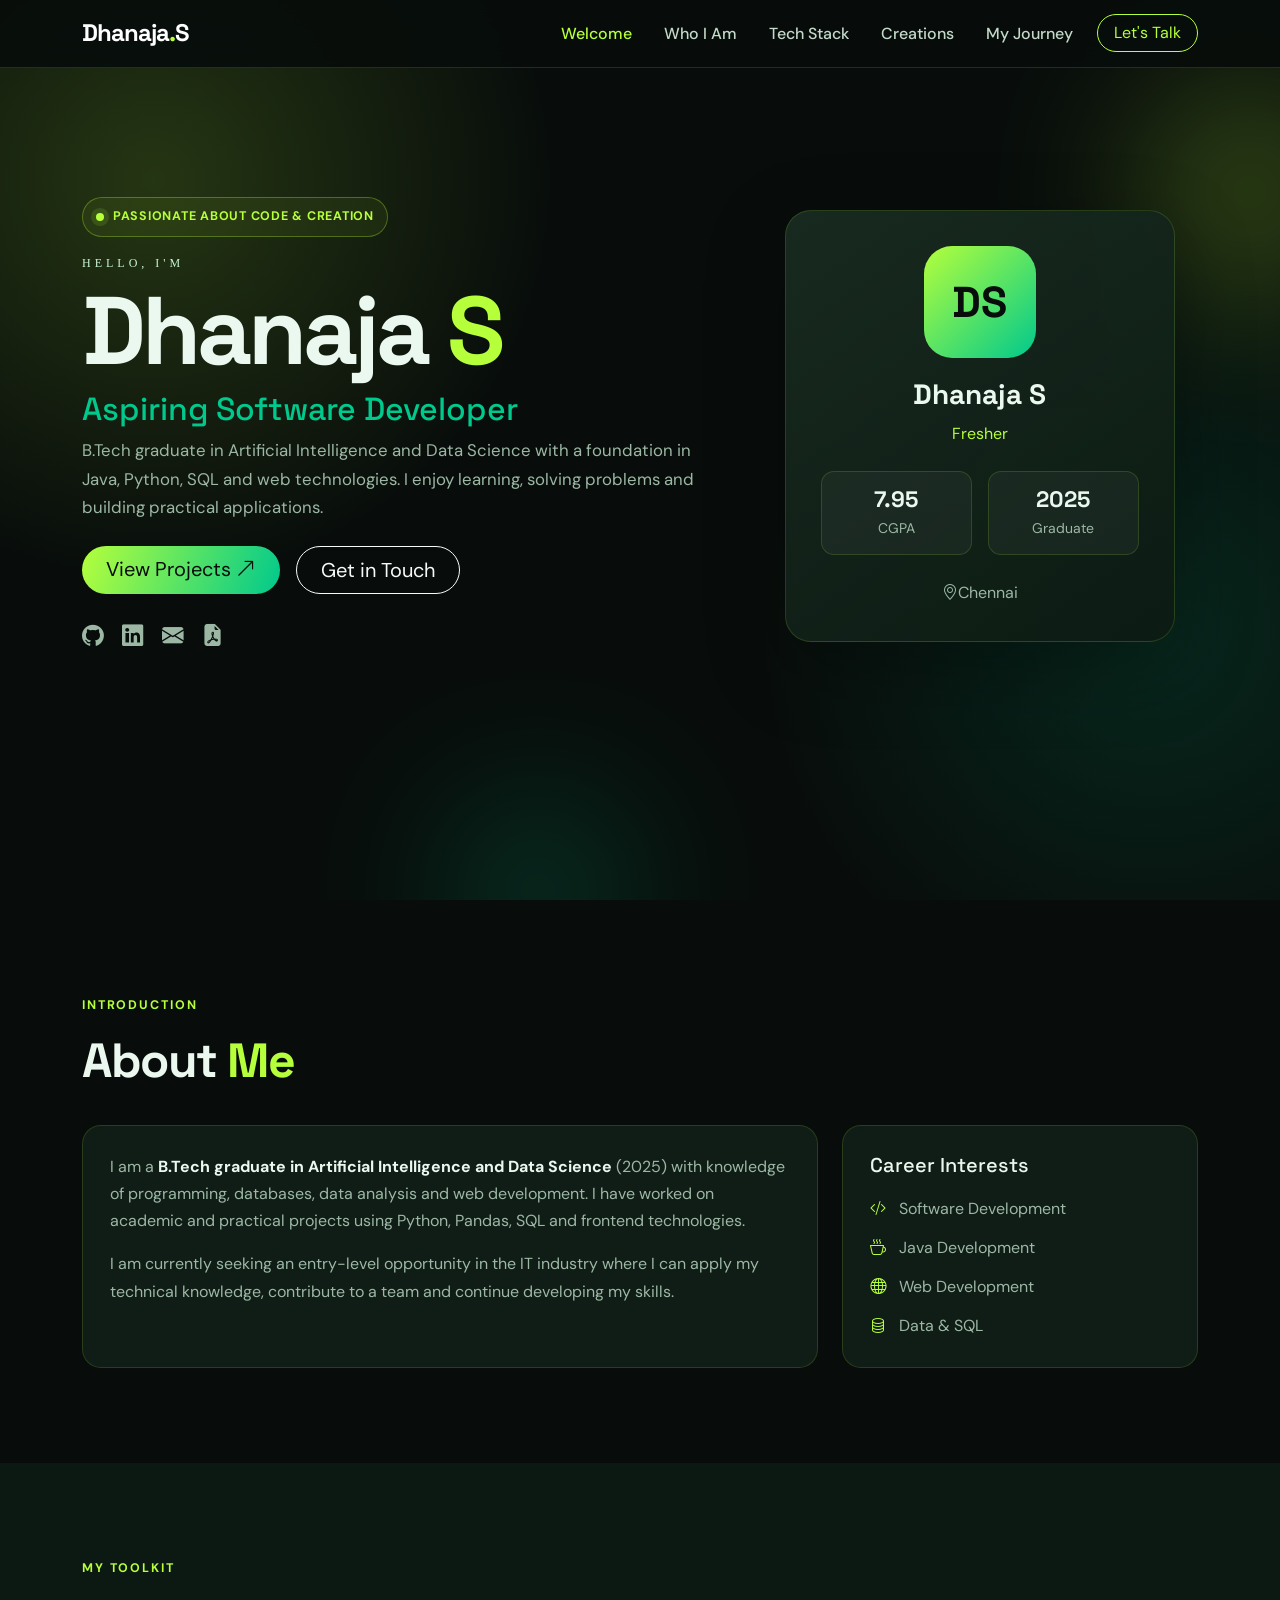
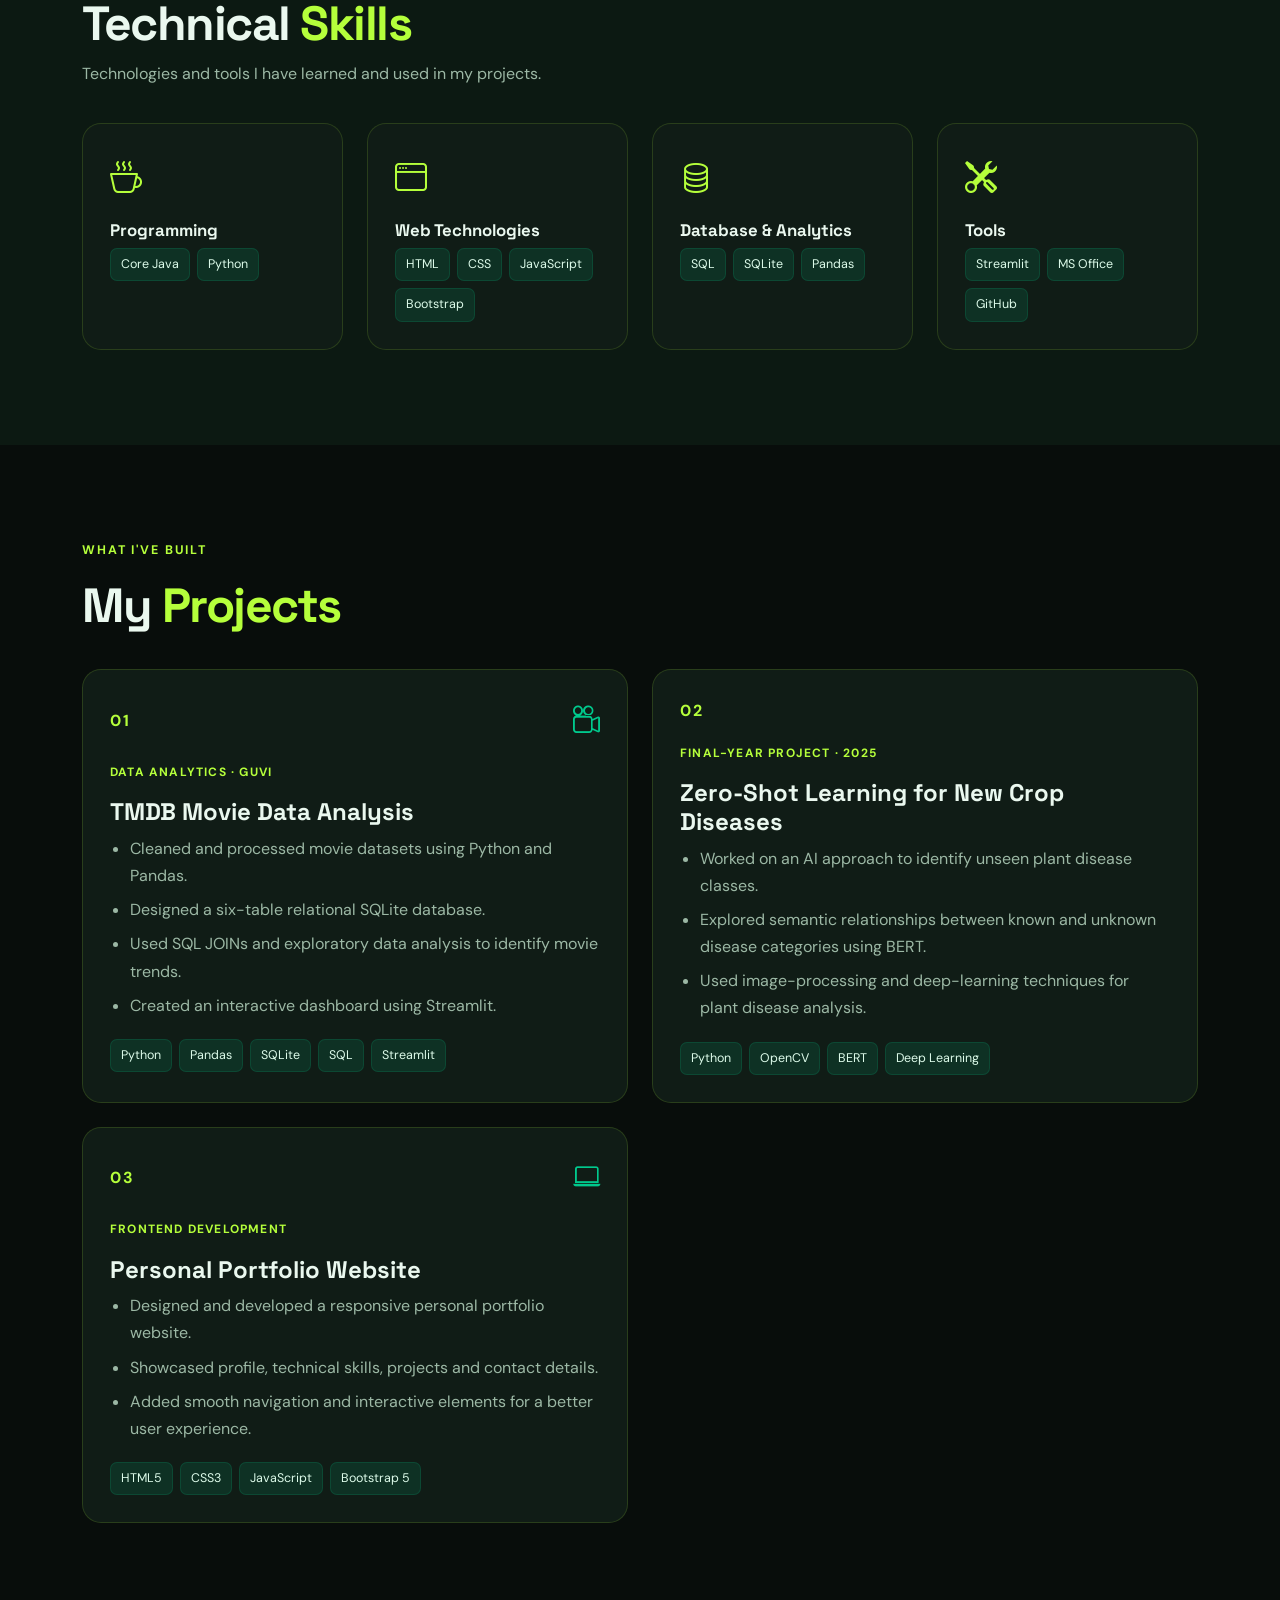
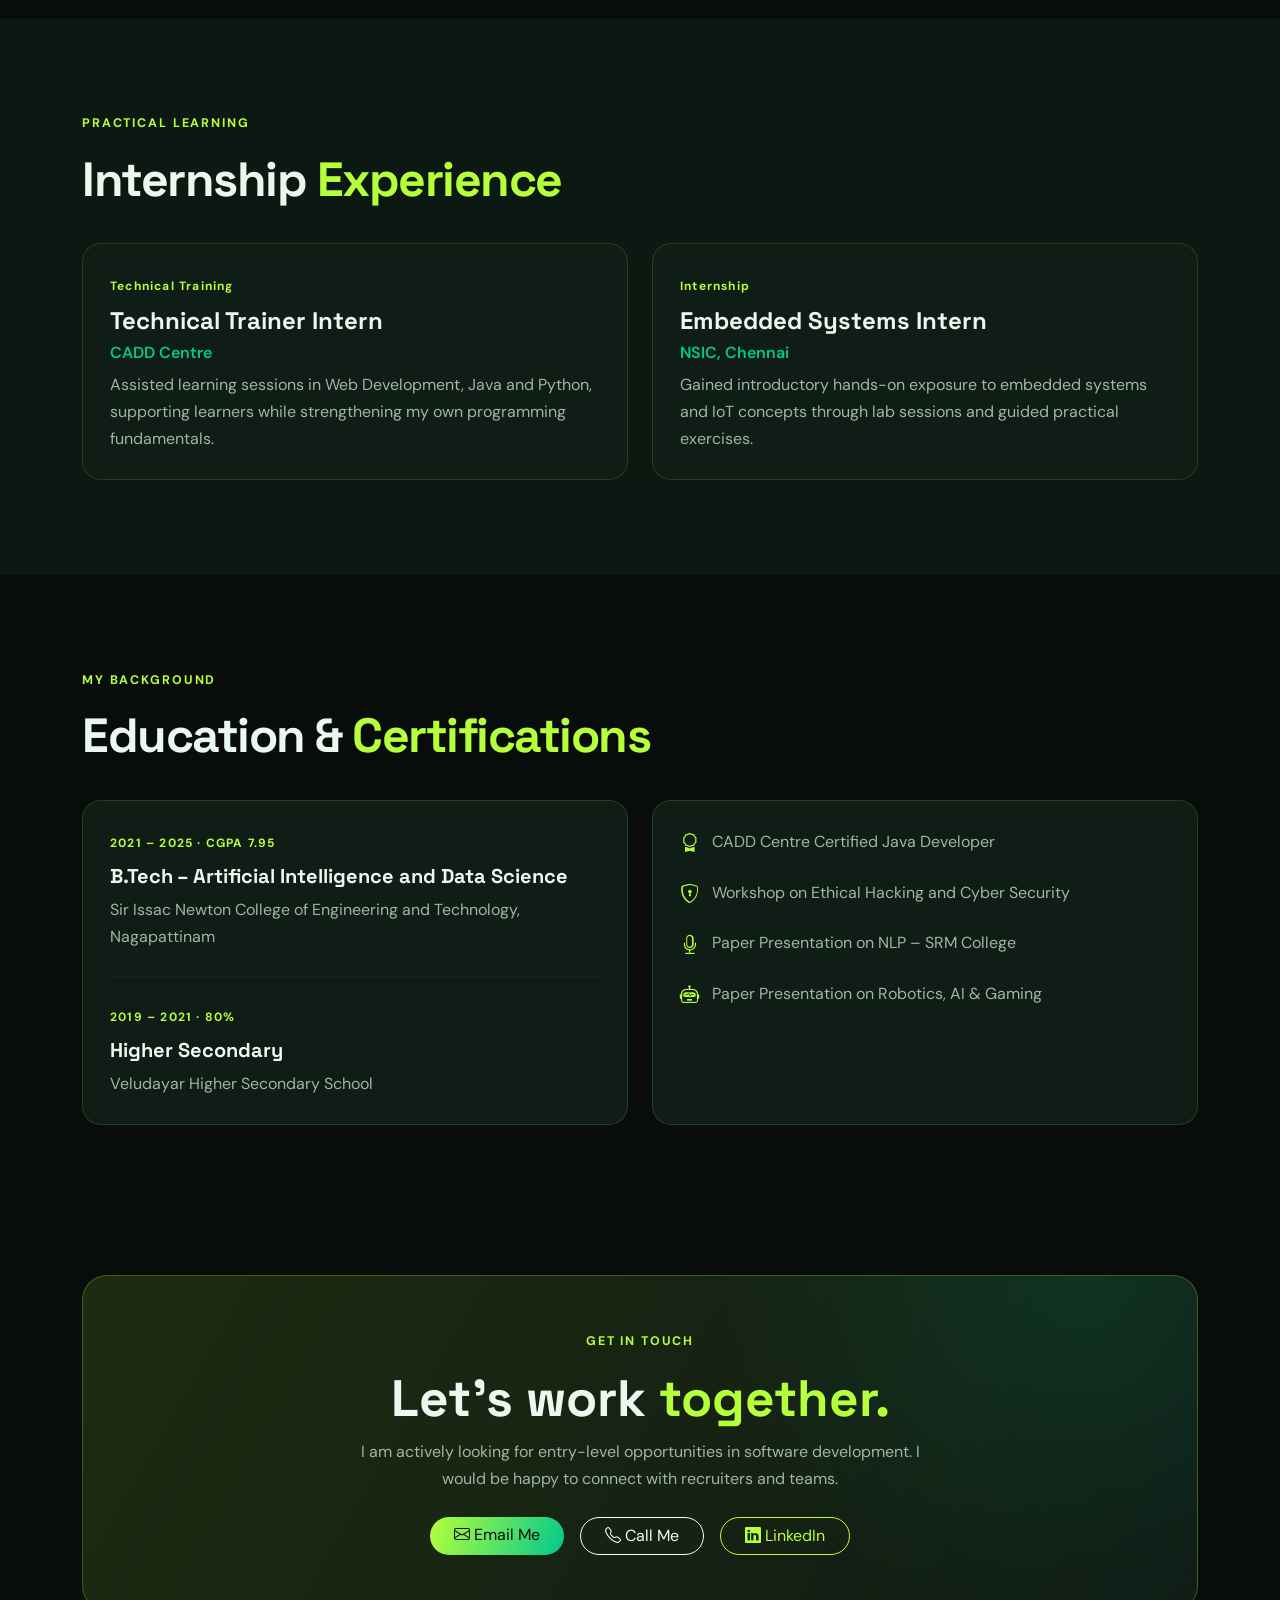
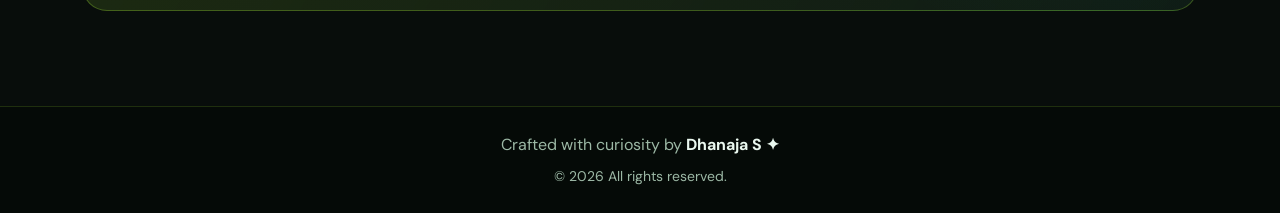
==== commit 7d340734: "Update index.html" ====
--- a/index.html
+++ b/index.html
@@ -66,7 +66,7 @@
           <div class="profile-panel mx-auto">
             <div class="profile-avatar">DS</div>
             <h3>Dhanaja S</h3>
-            <p class="text-info mb-4">Software Developer | Fresher</p>
+            <p class="text-info mb-4"> Fresher</p>
             <div class="row g-3">
               <div class="col-6"><div class="mini-stat"><strong>7.95</strong><small>CGPA</small></div></div>
               <div class="col-6"><div class="mini-stat"><strong>2025</strong><small>Graduate</small></div></div>
@@ -275,7 +275,7 @@
 
   <footer class="py-4">
     <div class="container text-center">
-      <p class="mb-1">Crafted with curiosity by <strong>Dhanaja S ✦</strong></p>
+      <p class="mb-1">Crafted with curiosity by <strong> Dhanaja S ✦</strong></p>
       <small>© <span id="currentYear"></span> All rights reserved.</small>
     </div>
   </footer>
